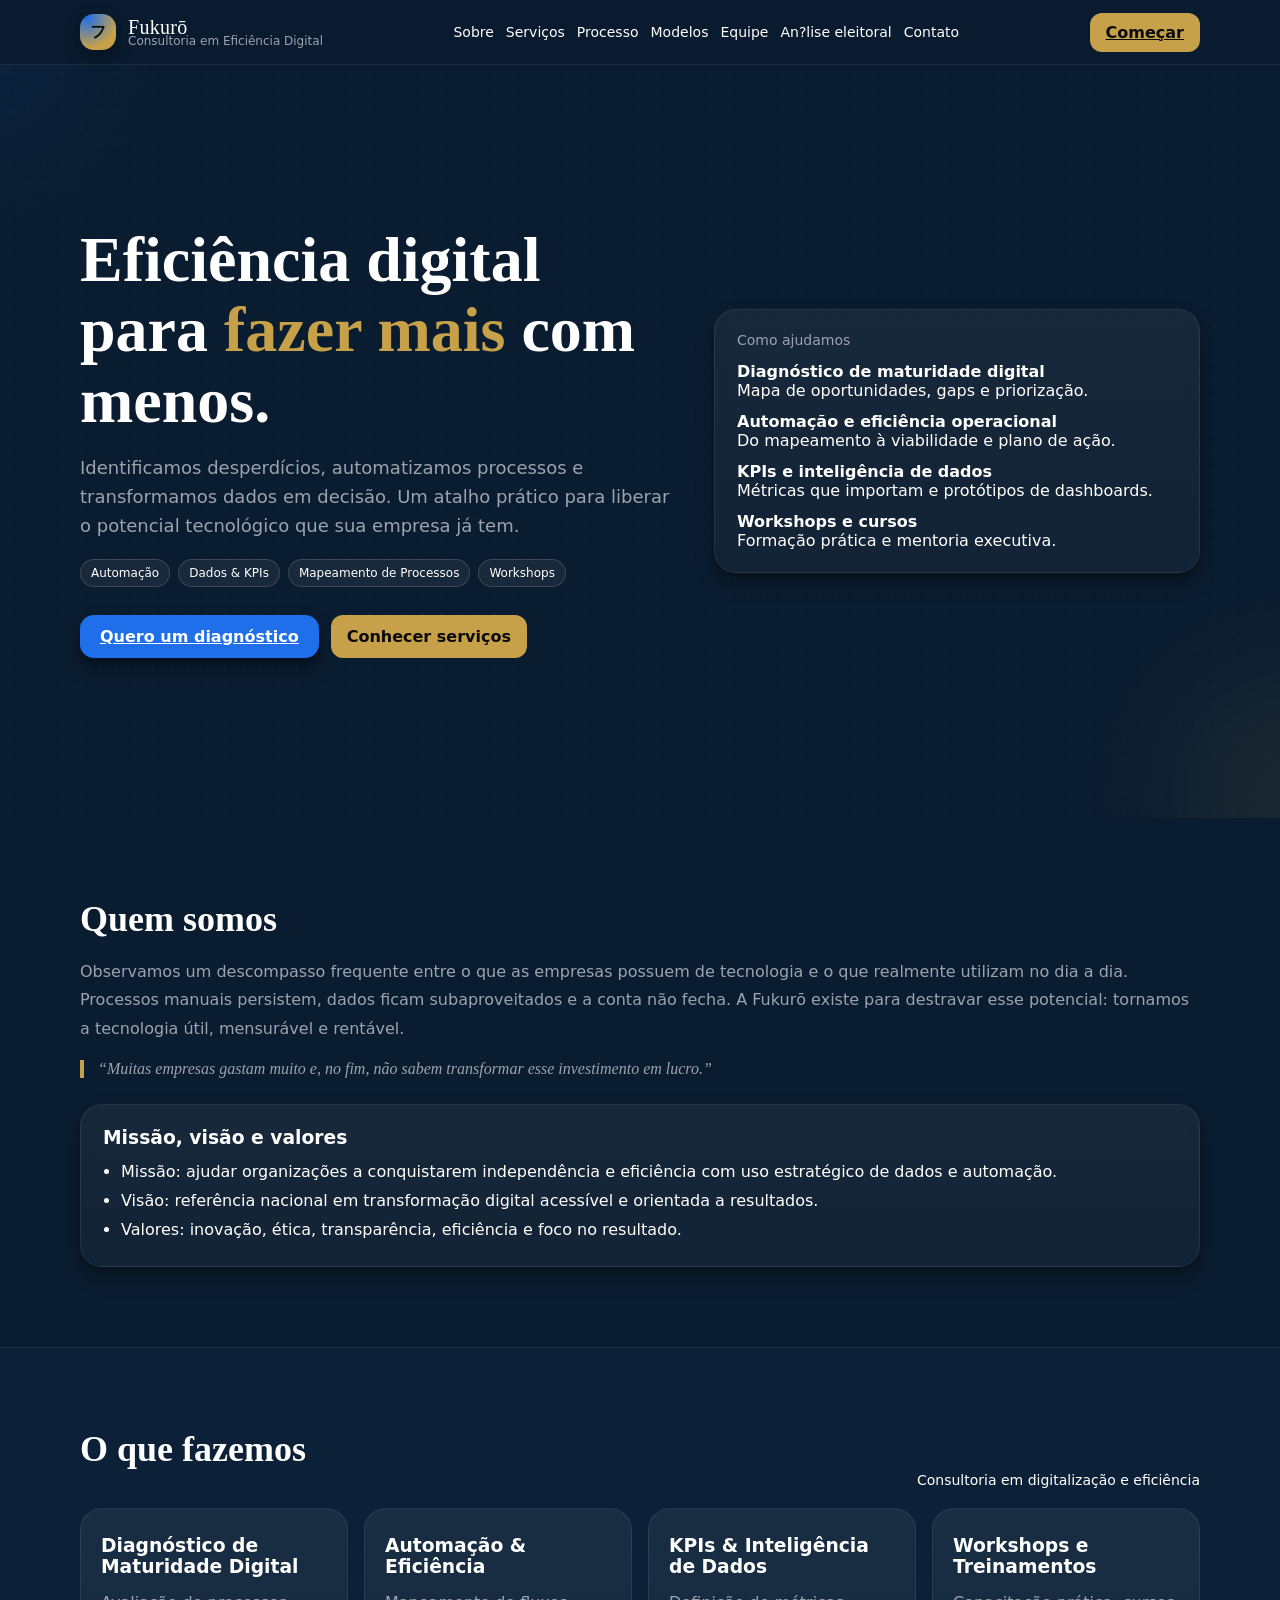
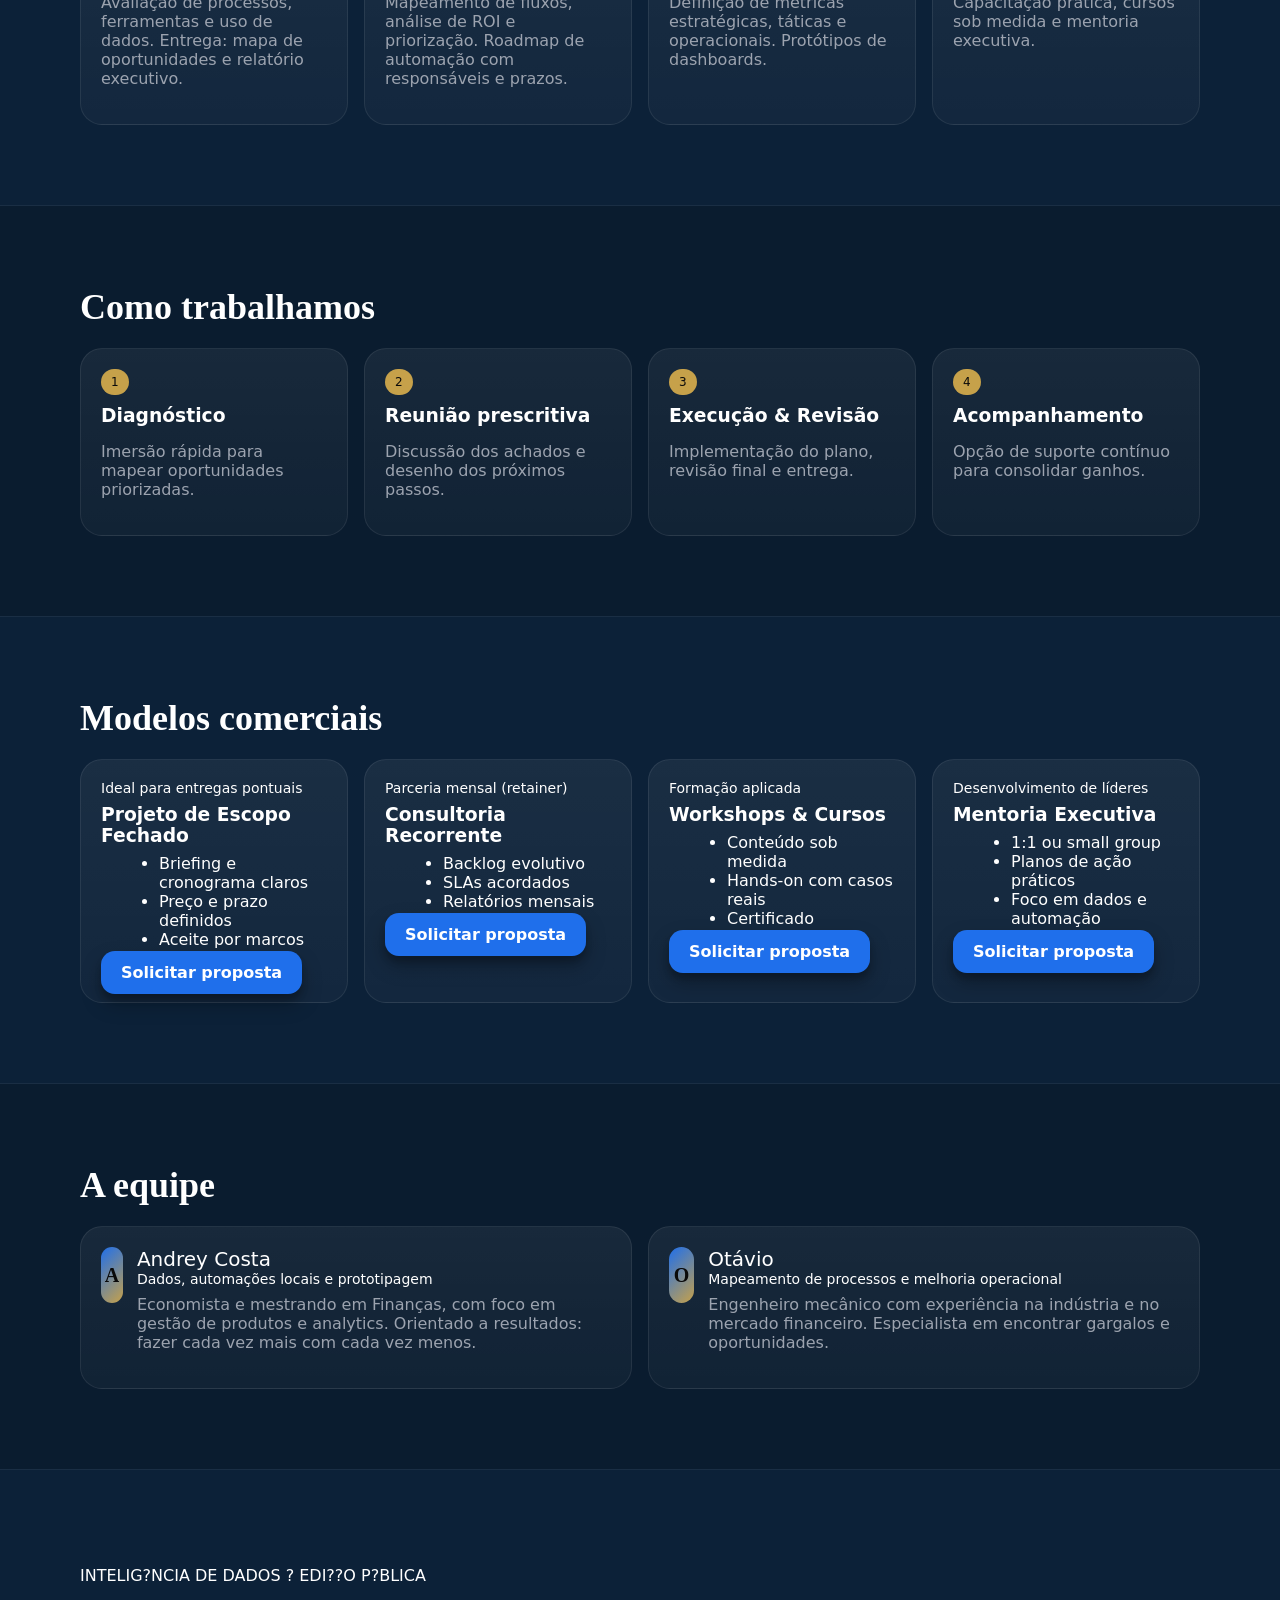
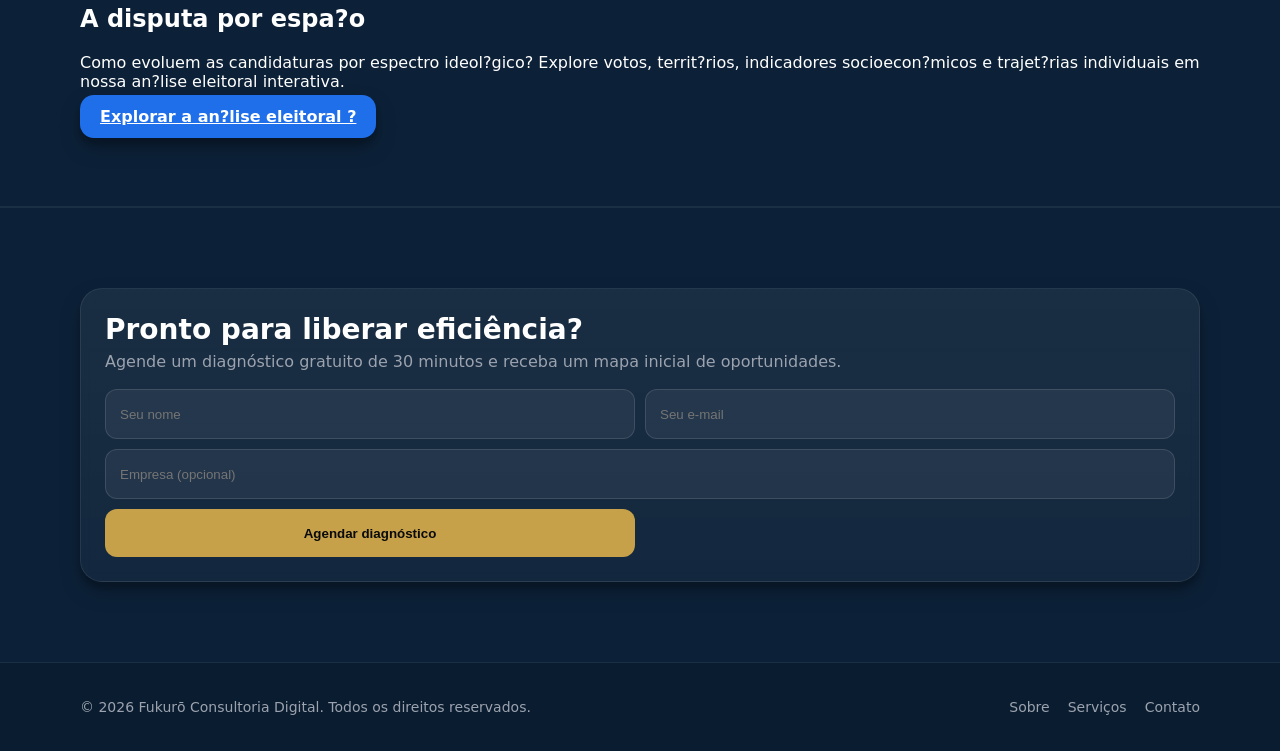
==== index.html @ e23e8945 "Publish independent editorial election analysis with socioeconomic and individual views" ====
<!doctype html>
<html lang="pt-br">
<head>
  <meta charset="utf-8" />
  <meta name="viewport" content="width=device-width, initial-scale=1" />

  <!-- Security: CSP + referrer hardening (GitHub Pages has no custom HTTP headers,
       so these are set via meta tags; unsafe-inline is required for the inline
       footer-year <script> and inline style="" attributes used throughout). -->
  <meta http-equiv="Content-Security-Policy" content="default-src 'self'; script-src 'self' 'unsafe-inline'; style-src 'self' 'unsafe-inline' https://fonts.googleapis.com; font-src 'self' https://fonts.gstatic.com; img-src 'self' data:; connect-src 'self'; frame-ancestors 'none'; base-uri 'self'; form-action 'self'">
  <meta name="referrer" content="strict-origin-when-cross-origin">
  <title>Fukurō — Consultoria em Eficiência Digital</title>

  <!-- Fontes -->
  <link href="https://fonts.googleapis.com/css2?family=League+Spartan:wght@300;400;600;700;800;900&family=Exo+2:wght@300;400;500;600;700;800;900&family=Libre+Baskerville:ital,wght@0,400;0,700;1,400&display=swap" rel="stylesheet">

  <style>
    :root{
      --color-primary:#0A1C2F;   /* Azul Profundo Noturno */
      --color-secondary:#1F6FEB; /* Azul Elétrico Luminoso */
      --color-contrast:#FFFFFF;  /* Branco Puro */
      --color-support:#9CA3AF;   /* Cinza Titânio */
      --color-accent:#C6A14A;    /* Dourado Inteligente */
      --shadow-xl: 0 10px 20px rgba(0,0,0,.25), 0 6px 6px rgba(0,0,0,.18);
    }

    html, body {
      margin: 0;
      padding: 0;
      background: var(--color-primary);
      color: var(--color-contrast);
    }

    body { font-family: "Exo 2", system-ui, -apple-system, Segoe UI, Roboto, Helvetica, Arial; }

    /* Utilidades */
    .container { width: 100%; max-width: 1120px; margin: 0 auto; padding: 0 16px; }
    .font-display { font-family: "League Spartan", Impact, system-ui, sans-serif; }
    .font-serif   { font-family: "Libre Baskerville", Georgia, serif; }
    .btn-primary {
      background: var(--color-secondary);
      color: var(--color-contrast);
      border: 0;
      padding: 12px 20px;
      border-radius: 14px;
      font-weight: 700;
      cursor: pointer;
      box-shadow: var(--shadow-xl);
    }
    .btn-primary:hover { filter: brightness(1.08); }
    .btn-accent {
      background: var(--color-accent);
      color: #0a0a0a;
      border: 0;
      padding: 10px 16px;
      border-radius: 12px;
      font-weight: 700;
      cursor: pointer;
    }
    .chip {
      display: inline-block;
      border: 1px solid rgba(255,255,255,.14);
      background: rgba(255,255,255,.06);
      padding: 6px 10px;
      border-radius: 999px;
      font-size: 12px;
      color: var(--color-contrast);
    }
    .glass {
      background: linear-gradient(180deg, rgba(255,255,255,.06), rgba(255,255,255,.03));
      border: 1px solid rgba(255,255,255,.08);
      backdrop-filter: blur(6px);
      border-radius: 22px;
      box-shadow: var(--shadow-xl);
    }
    .bg-slab { background: #0C2138; border-top: 1px solid rgba(255,255,255,.06); border-bottom: 1px solid rgba(255,255,255,.06); }

    /* Navbar */
    header.nav {
      position: sticky; top: 0; z-index: 50;
      background: rgba(10,28,47,0.7);
      backdrop-filter: blur(8px);
      border-bottom: 1px solid rgba(255,255,255,.08);
    }
    .nav-inner { height: 64px; display: flex; align-items: center; justify-content: space-between; gap: 16px; }
    .brand { display: flex; align-items: center; gap: 12px; text-decoration: none; color: inherit; }
    .brand-badge {
      height: 36px; width: 36px; border-radius: 14px;
      background: radial-gradient(120% 120% at 20% 10%, var(--color-secondary) 0%, var(--color-accent) 70%);
      display: grid; place-items: center; box-shadow: 0 6px 16px rgba(0,0,0,.35);
    }
    .brand-badge span { font-family: "League Spartan"; font-weight: 800; color: #0a0a0a; }
    .brand-title { line-height: 1; }
    .brand-title .name { font-family: "League Spartan"; font-size: 20px; letter-spacing: .3px; }
    .brand-title .sub  { font-size: 12px; color: var(--color-support); margin-top: -2px; }

    nav.menu { display: none; gap: 12px; }
    nav.menu a { color: inherit; text-decoration: none; font-size: 14px; }
    nav.menu a:hover { color: var(--color-secondary); }

    @media (min-width: 768px){ nav.menu { display: flex; } }

    /* Hero */
    .hero { position: relative; overflow: hidden; }
    .hero-grid {
      position: absolute; inset: 0;
      background-image: radial-gradient(rgba(255,255,255,.06) 1px, transparent 1px);
      background-size: 18px 18px;
      opacity: .4;
    }
    .hero-aura-1, .hero-aura-2 {
      position: absolute; border-radius: 999px; filter: blur(40px); opacity: .30;
    }
    .hero-aura-1 { top: -96px; left: -96px; width: 280px; height: 280px; background: radial-gradient(circle at 30% 30%, #1F6FEB55, transparent 60%); }
    .hero-aura-2 { bottom: -120px; right: -160px; width: 360px; height: 360px; background: radial-gradient(circle at 60% 60%, #C6A14A66, transparent 60%); }

    .hero-inner { position: relative; padding: 80px 0; display: grid; gap: 40px; }
    @media (min-width: 960px){ .hero-inner { grid-template-columns: 1.1fr 0.9fr; align-items: center; } }

    .hero h1 { font-family: "League Spartan"; font-size: 40px; line-height: 1.1; margin: 0; }
    @media (min-width: 768px){ .hero h1 { font-size: 64px; } }
    .hero p { margin: 18px 0 0; color: var(--color-support); font-size: 18px; line-height: 1.6; }
    .hero .cta { margin-top: 28px; display: flex; gap: 12px; flex-wrap: wrap; }
    .hero .chips { margin-top: 18px; display: flex; gap: 8px; flex-wrap: wrap; }

    /* Seções */
    section { padding: 80px 0; }
    h2.section-title { font-family: "League Spartan"; font-size: 36px; margin: 0 0 18px 0; }
    p.muted { color: var(--color-support); }

    /* Cards simples */
    .cards { display: grid; gap: 16px; }
    @media (min-width: 900px){ .cards.cols-4 { grid-template-columns: repeat(4, 1fr); } .cards.cols-2 { grid-template-columns: repeat(2, 1fr); } }

    .card { padding: 20px; border-radius: 22px; border: 1px solid rgba(255,255,255,.08); background: linear-gradient(180deg, rgba(255,255,255,.06), rgba(255,255,255,.03)); }

    /* Equipe */
    .team { display: grid; gap: 16px; }
    @media (min-width: 900px){ .team { grid-template-columns: repeat(2, 1fr); } }
    .avatar {
      height: 56px; width: 56px; border-radius: 16px;
      background: linear-gradient(135deg, var(--color-secondary), var(--color-accent));
      color: #0a0a0a; display: grid; place-items: center;
      font-family: "League Spartan"; font-weight: 800; font-size: 20px;
    }

    /* Formulário */
    form.inline-grid {
      width: 100%;
      display: grid; gap: 10px;
    }
    @media (min-width: 640px){ form.inline-grid { grid-template-columns: 1fr 1fr; } }
    input.text {
      height: 48px; border-radius: 12px; border: 1px solid rgba(255,255,255,.12);
      background: rgba(255,255,255,.06); color: var(--color-contrast);
      padding: 0 14px; outline: none;
    }
    input.text:focus { border-color: var(--color-secondary); box-shadow: 0 0 0 2px rgba(31,111,235,.35); }

    /* Footer */
    footer { padding: 36px 0; color: var(--color-support); font-size: 14px; }
    .footer-links { display: flex; gap: 18px; flex-wrap: wrap; }
    .footer-links a { color: inherit; text-decoration: none; }
    .footer-links a:hover { color: var(--color-secondary); }
  </style>
</head>
<body>

  <!-- NAV -->
  <header class="nav">
    <div class="container nav-inner">
      <a class="brand" href="#top" aria-label="Fukurō — Início">
        <div class="brand-badge"><span>フ</span></div>
        <div class="brand-title">
          <div class="name">Fukurō</div>
          <div class="sub">Consultoria em Eficiência Digital</div>
        </div>
      </a>

      <nav class="menu" aria-label="Principal">
        <a href="#sobre">Sobre</a>
        <a href="#servicos">Serviços</a>
        <a href="#processo">Processo</a>
        <a href="#modelos">Modelos</a>
        <a href="#time">Equipe</a>
        <a href="analise-candidaturas/">An?lise eleitoral</a>
        <a href="#contato">Contato</a>
      </nav>

      <a href="#contato" class="btn-accent" aria-label="Fale conosco">Começar</a>
    </div>
  </header>

  <!-- HERO -->
  <section class="hero" id="top">
    <div class="hero-grid"></div>
    <div class="hero-aura-1"></div>
    <div class="hero-aura-2"></div>

    <div class="container hero-inner">
      <div>
        <h1>Eficiência digital para <span style="color:var(--color-accent)">fazer mais</span> com menos.</h1>
        <p>Identificamos desperdícios, automatizamos processos e transformamos dados em decisão. Um atalho prático para liberar o potencial tecnológico que sua empresa já tem.</p>
        <div class="chips">
          <span class="chip">Automação</span>
          <span class="chip">Dados &amp; KPIs</span>
          <span class="chip">Mapeamento de Processos</span>
          <span class="chip">Workshops</span>
        </div>
        <div class="cta">
          <a href="#contato" class="btn-primary">Quero um diagnóstico</a>
          <a href="#servicos" class="btn-accent" style="text-decoration:none; display:inline-grid; place-items:center;">Conhecer serviços</a>
        </div>
      </div>

      <div class="glass" style="padding:22px;">
        <div style="color:var(--color-support); font-size:14px;">Como ajudamos</div>
        <ul style="list-style:none; padding:0; margin:14px 0 0 0; display:grid; gap:12px;">
          <li><strong class="font-display">Diagnóstico de maturidade digital</strong><br><span class="muted">Mapa de oportunidades, gaps e priorização.</span></li>
          <li><strong class="font-display">Automação e eficiência operacional</strong><br><span class="muted">Do mapeamento à viabilidade e plano de ação.</span></li>
          <li><strong class="font-display">KPIs e inteligência de dados</strong><br><span class="muted">Métricas que importam e protótipos de dashboards.</span></li>
          <li><strong class="font-display">Workshops e cursos</strong><br><span class="muted">Formação prática e mentoria executiva.</span></li>
        </ul>
      </div>
    </div>
  </section>

  <!-- SOBRE -->
  <section id="sobre">
    <div class="container">
      <div style="display:grid; gap:26px; align-items:start;">
        <div>
          <h2 class="section-title">Quem somos</h2>
          <p class="muted" style="line-height:1.8;">
            Observamos um descompasso frequente entre o que as empresas possuem de tecnologia e o que realmente utilizam no dia a dia.
            Processos manuais persistem, dados ficam subaproveitados e a conta não fecha. A Fukurō existe para destravar esse potencial:
            tornamos a tecnologia útil, mensurável e rentável.
          </p>
          <blockquote class="font-serif" style="margin:16px 0 0; padding-left:14px; border-left:4px solid var(--color-accent); color:var(--color-support); font-style:italic;">
            “Muitas empresas gastam muito e, no fim, não sabem transformar esse investimento em lucro.”
          </blockquote>
        </div>

        <div class="glass" style="padding:22px;">
          <h3 class="font-display" style="margin:0 0 10px;">Missão, visão e valores</h3>
          <ul class="muted" style="margin:0; padding-left:18px; line-height:1.8;">
            <li><span style="color:var(--color-contrast)">Missão:</span> ajudar organizações a conquistarem independência e eficiência com uso estratégico de dados e automação.</li>
            <li><span style="color:var(--color-contrast)">Visão:</span> referência nacional em transformação digital acessível e orientada a resultados.</li>
            <li><span style="color:var(--color-contrast)">Valores:</span> inovação, ética, transparência, eficiência e foco no resultado.</li>
          </ul>
        </div>
      </div>
    </div>
  </section>

  <!-- SERVIÇOS -->
  <section id="servicos" class="bg-slab">
    <div class="container">
      <div style="display:flex; align-items:end; justify-content:space-between; gap:18px; flex-wrap:wrap;">
        <h2 class="section-title">O que fazemos</h2>
        <div class="muted" style="font-size:14px;">Consultoria em digitalização e eficiência</div>
      </div>

      <div class="cards cols-4" style="margin-top:20px;">
        <div class="card">
          <h3 class="font-display" style="margin:6px 0 8px;">Diagnóstico de Maturidade Digital</h3>
          <p class="muted">Avaliação de processos, ferramentas e uso de dados. Entrega: mapa de oportunidades e relatório executivo.</p>
        </div>
        <div class="card">
          <h3 class="font-display" style="margin:6px 0 8px;">Automação &amp; Eficiência</h3>
          <p class="muted">Mapeamento de fluxos, análise de ROI e priorização. Roadmap de automação com responsáveis e prazos.</p>
        </div>
        <div class="card">
          <h3 class="font-display" style="margin:6px 0 8px;">KPIs &amp; Inteligência de Dados</h3>
          <p class="muted">Definição de métricas estratégicas, táticas e operacionais. Protótipos de dashboards.</p>
        </div>
        <div class="card">
          <h3 class="font-display" style="margin:6px 0 8px;">Workshops e Treinamentos</h3>
          <p class="muted">Capacitação prática, cursos sob medida e mentoria executiva.</p>
        </div>
      </div>
    </div>
  </section>

  <!-- PROCESSO -->
  <section id="processo">
    <div class="container">
      <h2 class="section-title">Como trabalhamos</h2>
      <div class="cards cols-4" style="margin-top:20px;">
        <div class="card">
          <div class="chip" style="background:var(--color-accent); color:#0a0a0a; border:0;">1</div>
          <h3 class="font-display" style="margin:10px 0 6px;">Diagnóstico</h3>
          <p class="muted">Imersão rápida para mapear oportunidades priorizadas.</p>
        </div>
        <div class="card">
          <div class="chip" style="background:var(--color-accent); color:#0a0a0a; border:0;">2</div>
          <h3 class="font-display" style="margin:10px 0 6px;">Reunião prescritiva</h3>
          <p class="muted">Discussão dos achados e desenho dos próximos passos.</p>
        </div>
        <div class="card">
          <div class="chip" style="background:var(--color-accent); color:#0a0a0a; border:0;">3</div>
          <h3 class="font-display" style="margin:10px 0 6px;">Execução &amp; Revisão</h3>
          <p class="muted">Implementação do plano, revisão final e entrega.</p>
        </div>
        <div class="card">
          <div class="chip" style="background:var(--color-accent); color:#0a0a0a; border:0;">4</div>
          <h3 class="font-display" style="margin:10px 0 6px;">Acompanhamento</h3>
          <p class="muted">Opção de suporte contínuo para consolidar ganhos.</p>
        </div>
      </div>
    </div>
  </section>

  <!-- MODELOS COMERCIAIS -->
  <section id="modelos" class="bg-slab">
    <div class="container">
      <h2 class="section-title">Modelos comerciais</h2>
      <div class="cards cols-4" style="margin-top:20px;">
        <div class="card">
          <div class="muted" style="font-size:14px;">Ideal para entregas pontuais</div>
          <h3 class="font-display" style="margin:8px 0 6px;">Projeto de Escopo Fechado</h3>
          <ul class="muted" style="margin:8px 0 0 18px;">
            <li>Briefing e cronograma claros</li>
            <li>Preço e prazo definidos</li>
            <li>Aceite por marcos</li>
          </ul>
          <div style="margin-top:14px;"><a href="#contato" class="btn-primary" style="text-decoration:none;">Solicitar proposta</a></div>
        </div>
        <div class="card">
          <div class="muted" style="font-size:14px;">Parceria mensal (retainer)</div>
          <h3 class="font-display" style="margin:8px 0 6px;">Consultoria Recorrente</h3>
          <ul class="muted" style="margin:8px 0 0 18px;">
            <li>Backlog evolutivo</li>
            <li>SLAs acordados</li>
            <li>Relatórios mensais</li>
          </ul>
          <div style="margin-top:14px;"><a href="#contato" class="btn-primary" style="text-decoration:none;">Solicitar proposta</a></div>
        </div>
        <div class="card">
          <div class="muted" style="font-size:14px;">Formação aplicada</div>
          <h3 class="font-display" style="margin:8px 0 6px;">Workshops &amp; Cursos</h3>
          <ul class="muted" style="margin:8px 0 0 18px;">
            <li>Conteúdo sob medida</li>
            <li>Hands-on com casos reais</li>
            <li>Certificado</li>
          </ul>
          <div style="margin-top:14px;"><a href="#contato" class="btn-primary" style="text-decoration:none;">Solicitar proposta</a></div>
        </div>
        <div class="card">
          <div class="muted" style="font-size:14px;">Desenvolvimento de líderes</div>
          <h3 class="font-display" style="margin:8px 0 6px;">Mentoria Executiva</h3>
          <ul class="muted" style="margin:8px 0 0 18px;">
            <li>1:1 ou small group</li>
            <li>Planos de ação práticos</li>
            <li>Foco em dados e automação</li>
          </ul>
          <div style="margin-top:14px;"><a href="#contato" class="btn-primary" style="text-decoration:none;">Solicitar proposta</a></div>
        </div>
      </div>
    </div>
  </section>

  <!-- EQUIPE -->
  <section id="time">
    <div class="container">
      <h2 class="section-title">A equipe</h2>
      <div class="team" style="margin-top:20px;">
        <div class="card" style="display:flex; gap:14px; align-items:flex-start;">
          <div class="avatar">A</div>
          <div>
            <div class="font-display" style="font-size:20px;">Andrey Costa</div>
            <div class="muted" style="font-size:14px;">Dados, automações locais e prototipagem</div>
            <p class="muted" style="margin-top:8px;">Economista e mestrando em Finanças, com foco em gestão de produtos e analytics. Orientado a resultados: fazer cada vez mais com cada vez menos.</p>
          </div>
        </div>
        <div class="card" style="display:flex; gap:14px; align-items:flex-start;">
          <div class="avatar">O</div>
          <div>
            <div class="font-display" style="font-size:20px;">Otávio</div>
            <div class="muted" style="font-size:14px;">Mapeamento de processos e melhoria operacional</div>
            <p class="muted" style="margin-top:8px;">Engenheiro mecânico com experiência na indústria e no mercado financeiro. Especialista em encontrar gargalos e oportunidades.</p>
          </div>
        </div>
      </div>
    </div>
  </section>

  <!-- CTA -->
  <section id="analise-publica" class="bg-slab">
    <div class="container">
      <p>INTELIG?NCIA DE DADOS ? EDI??O P?BLICA</p>
      <h2>A disputa por espa?o</h2>
      <p>Como evoluem as candidaturas por espectro ideol?gico? Explore votos, territ?rios, indicadores socioecon?micos e trajet?rias individuais em nossa an?lise eleitoral interativa.</p>
      <a href="analise-candidaturas/" class="btn-primary">Explorar a an?lise eleitoral ?</a>
    </div>
  </section>

  <section id="contato" class="bg-slab">
    <div class="container">
      <div class="glass" style="padding:24px; display:flex; gap:18px; align-items:center; justify-content:space-between; flex-wrap:wrap;">
        <div>
          <h3 class="font-display" style="font-size:28px; margin:0;">Pronto para liberar eficiência?</h3>
          <p class="muted" style="margin:6px 0 0;">Agende um diagnóstico gratuito de 30 minutos e receba um mapa inicial de oportunidades.</p>
        </div>
        <form class="inline-grid" action="#" method="post">
          <input class="text" name="nome"    placeholder="Seu nome" required>
          <input class="text" name="email"   type="email" placeholder="Seu e-mail" required>
          <input class="text" name="empresa" placeholder="Empresa (opcional)" style="grid-column:1/-1;">
          <button class="btn-accent" type="submit" style="height:48px; border-radius:12px;">Agendar diagnóstico</button>
        </form>
      </div>
    </div>
  </section>

  <!-- FOOTER -->
  <footer>
    <div class="container" style="display:flex; gap:12px; align-items:center; justify-content:space-between; flex-wrap:wrap;">
      <div>© <span id="y"></span> Fukurō Consultoria Digital. Todos os direitos reservados.</div>
      <div class="footer-links" aria-label="Links de rodapé">
        <a href="#sobre">Sobre</a>
        <a href="#servicos">Serviços</a>
        <a href="#contato">Contato</a>
      </div>
    </div>
  </footer>

  <script>
    // atualiza ano do footer
    document.getElementById("y").textContent = new Date().getFullYear();
  </script>
</body>
</html>
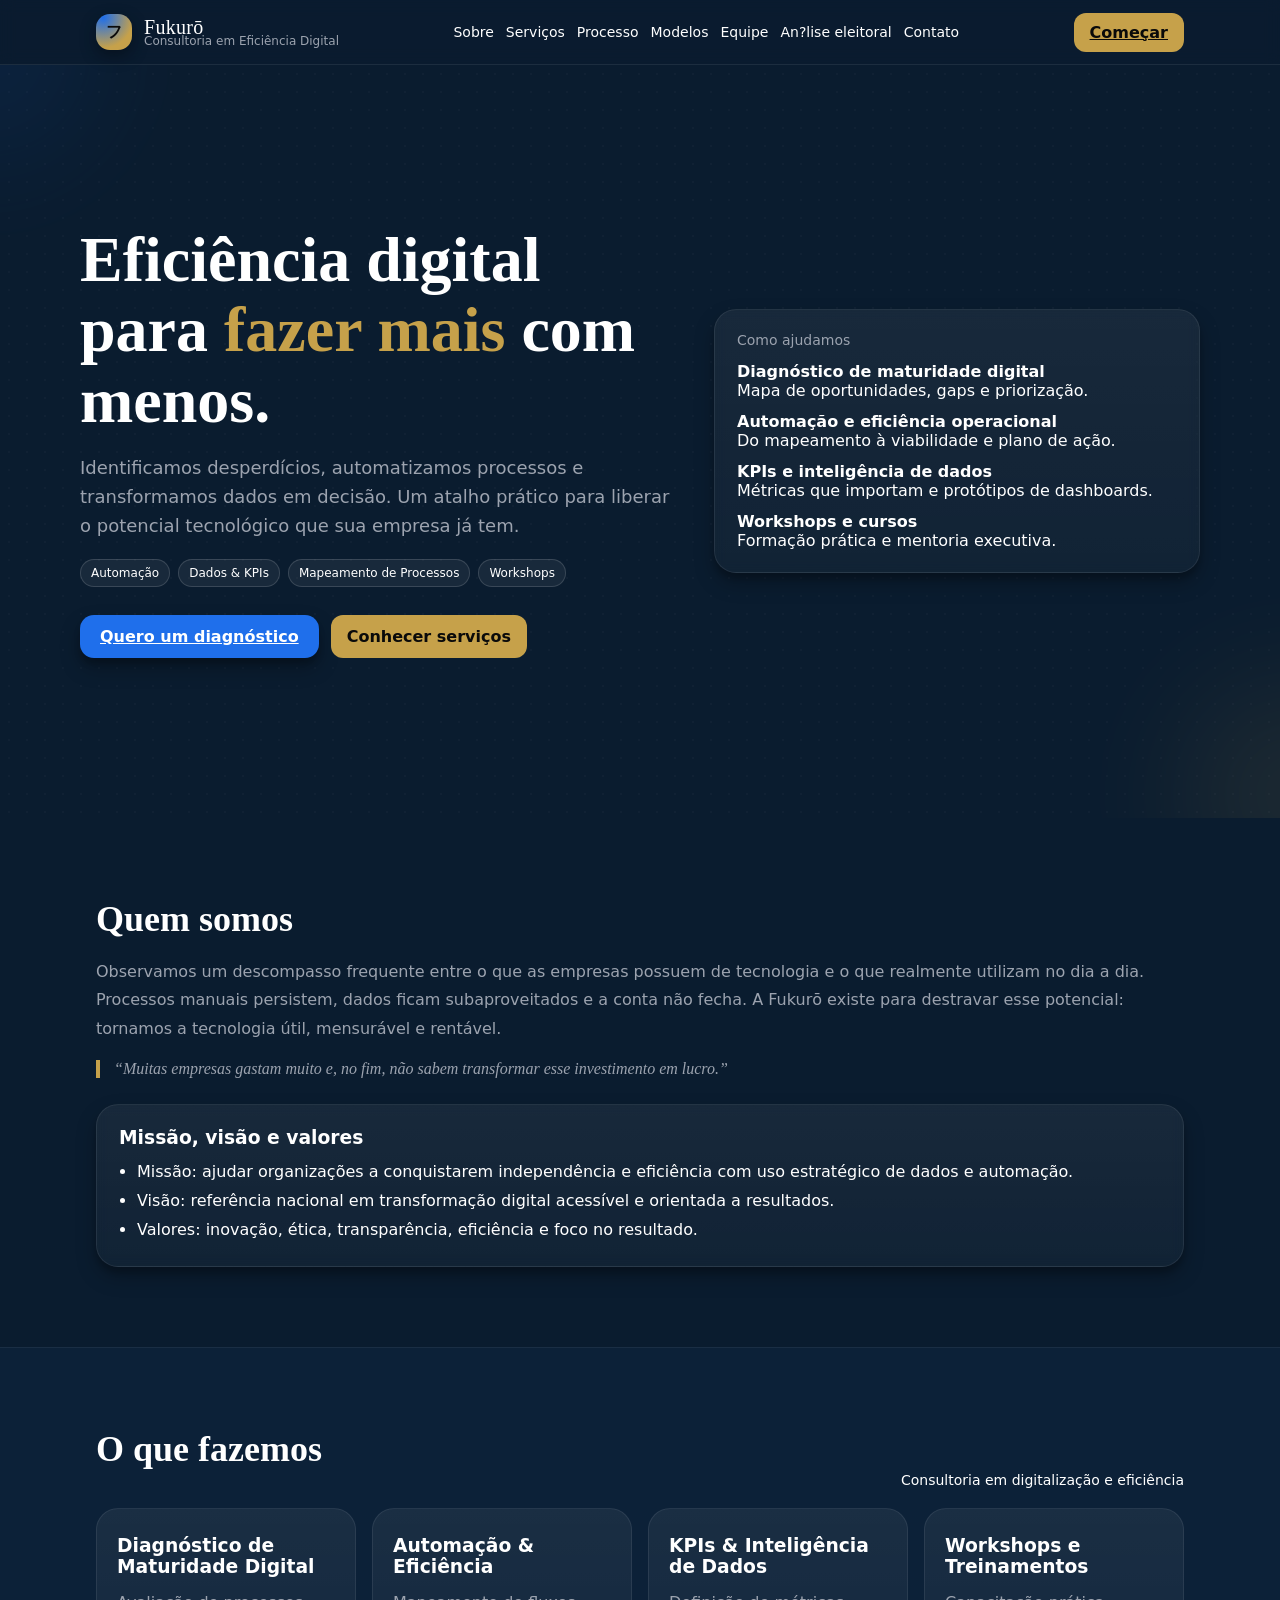
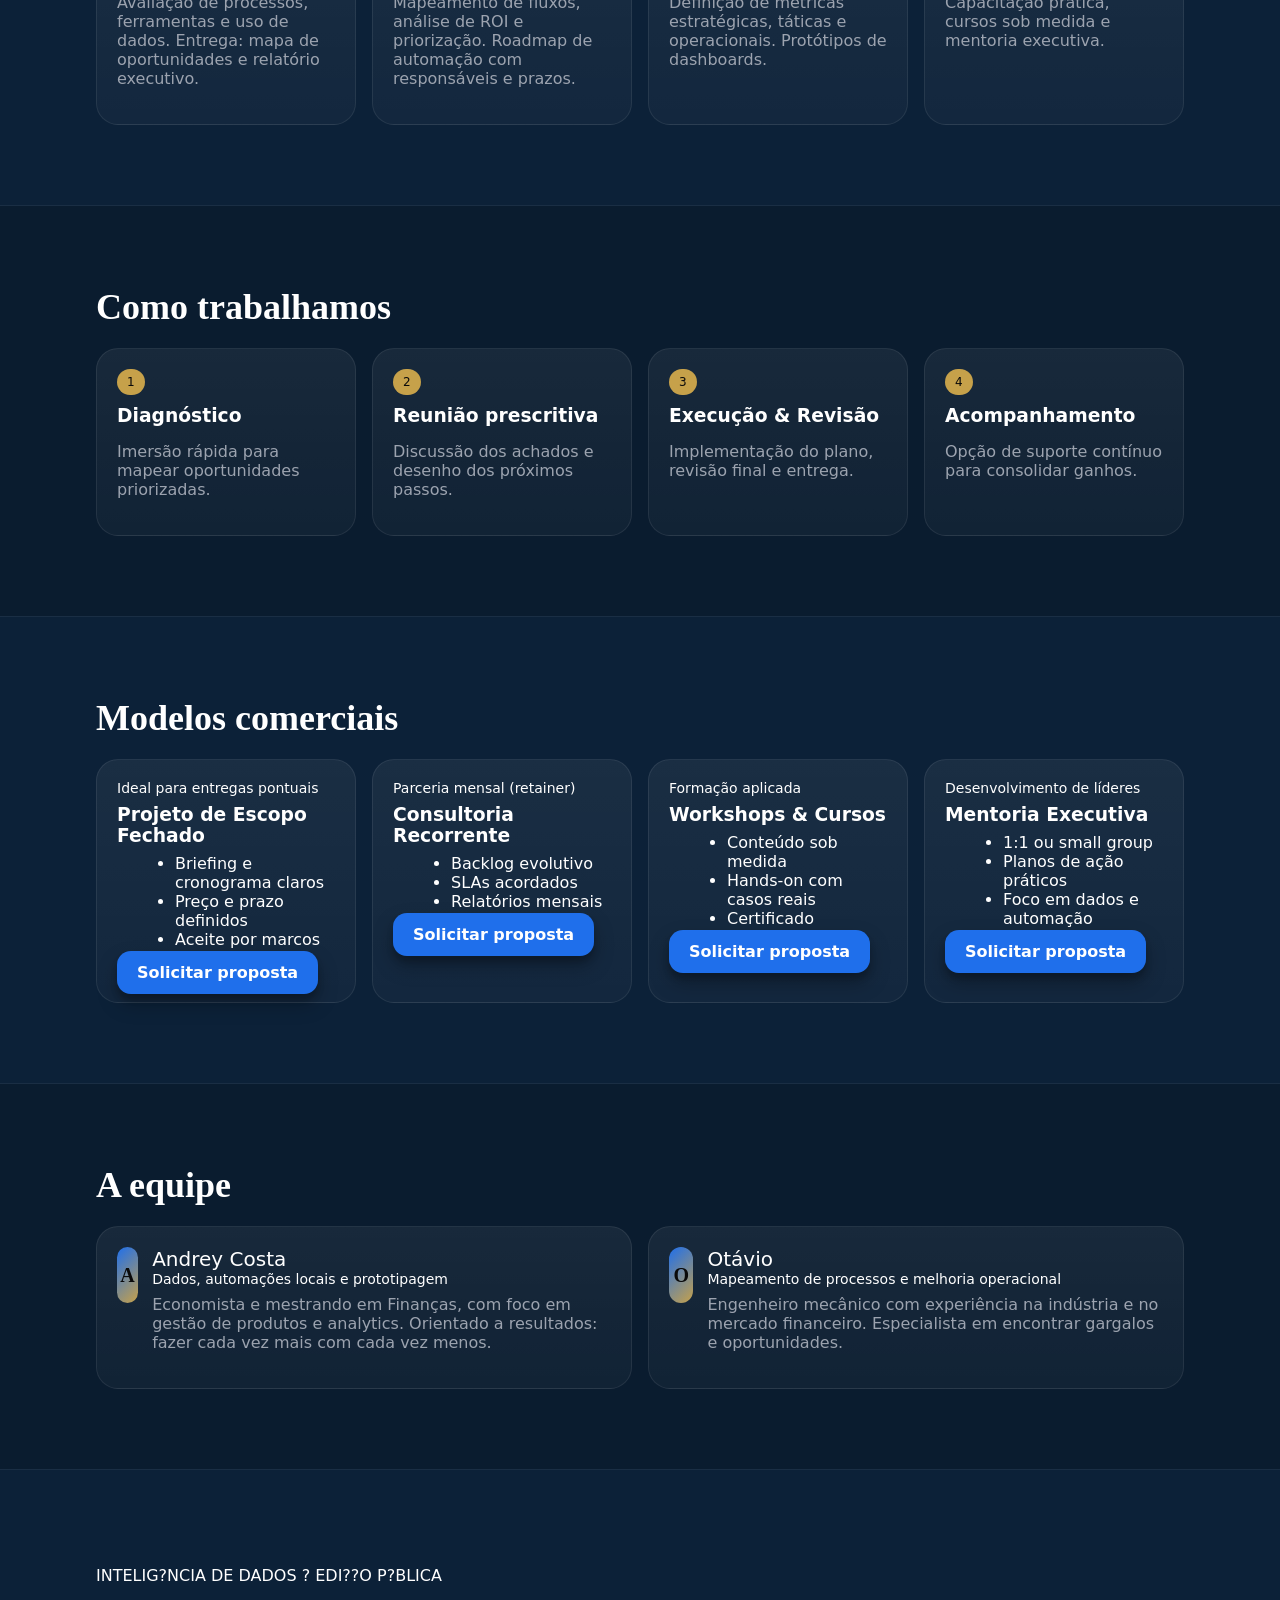
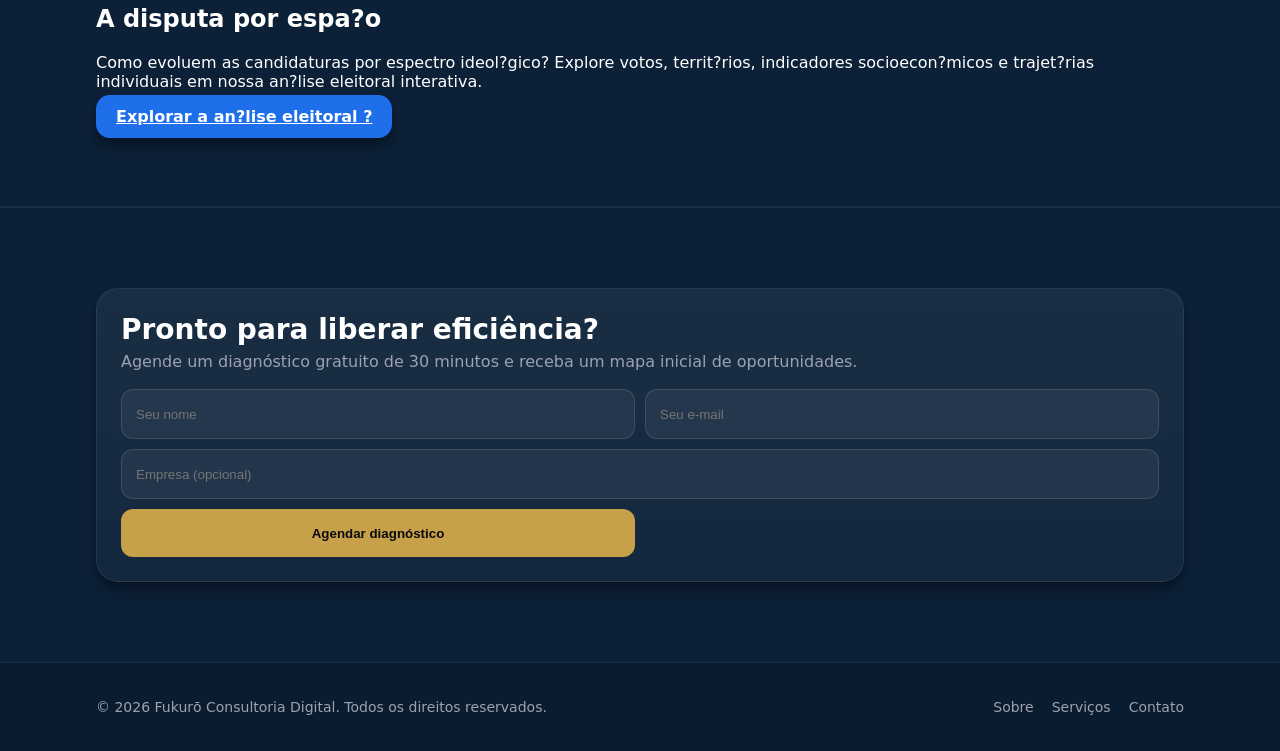
==== commit f5e09441: "Keep homepage navigation responsive with analysis entry" ====
--- a/index.html
+++ b/index.html
@@ -34,7 +34,7 @@
     body { font-family: "Exo 2", system-ui, -apple-system, Segoe UI, Roboto, Helvetica, Arial; }
 
     /* Utilidades */
-    .container { width: 100%; max-width: 1120px; margin: 0 auto; padding: 0 16px; }
+    .container { box-sizing: border-box; width: 100%; max-width: 1120px; margin: 0 auto; padding: 0 16px; }
     .font-display { font-family: "League Spartan", Impact, system-ui, sans-serif; }
     .font-serif   { font-family: "Libre Baskerville", Georgia, serif; }
     .btn-primary {
@@ -98,7 +98,7 @@
     nav.menu a { color: inherit; text-decoration: none; font-size: 14px; }
     nav.menu a:hover { color: var(--color-secondary); }
 
-    @media (min-width: 768px){ nav.menu { display: flex; } }
+    @media (min-width: 1100px){ nav.menu { display: flex; } }
 
     /* Hero */
     .hero { position: relative; overflow: hidden; }
